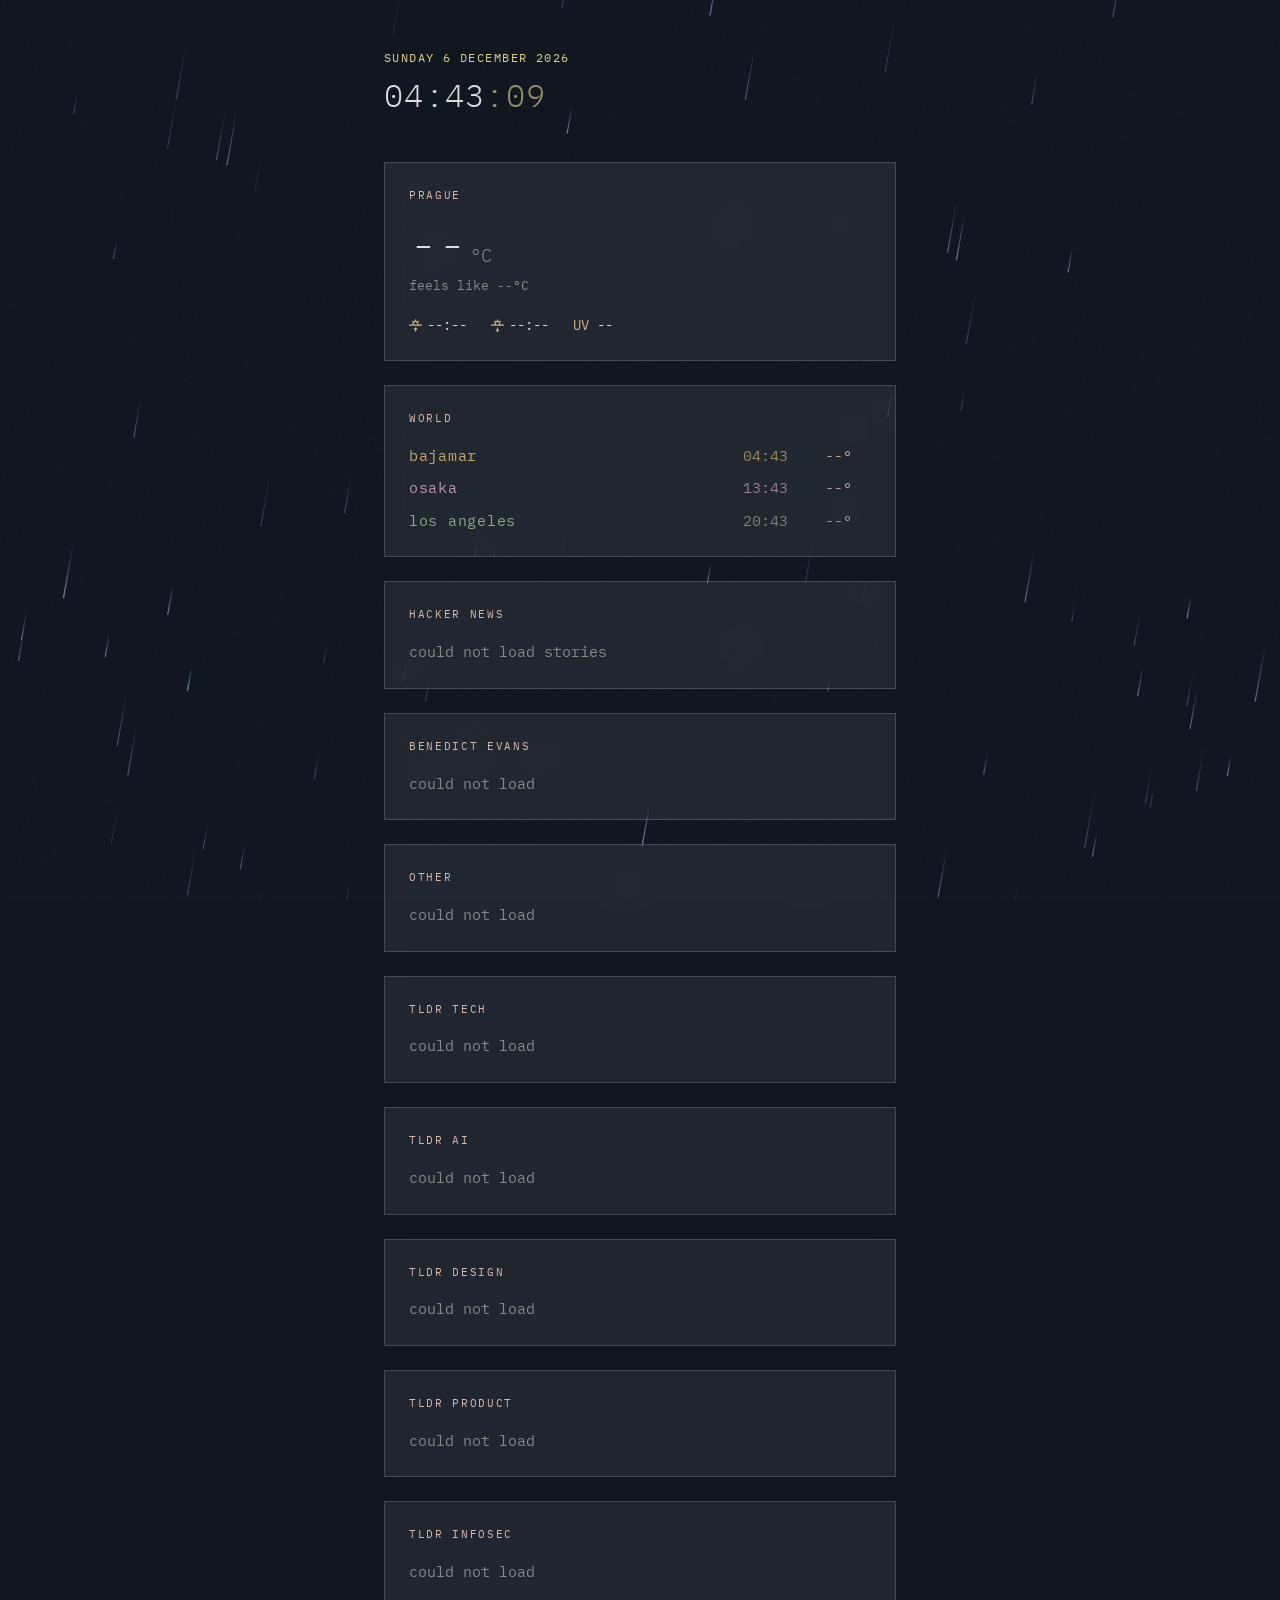
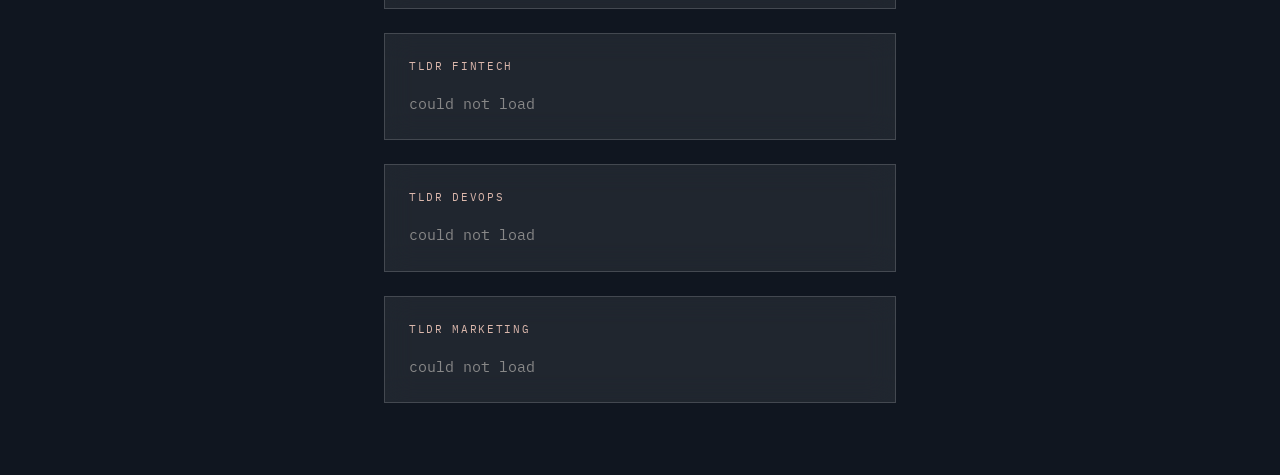
==== index.html @ 73411aad "fix: use gap instead of margins on weather row to prevent overflow Co-Authored-By: Claude Sonnet 4.6" ====
<!DOCTYPE html>
<html lang="en">
<head>
  <meta charset="UTF-8">
  <meta name="viewport" content="width=device-width, initial-scale=1.0">
  <meta name="description" content="Personal daily dashboard — weather, news, world clocks">
  <meta name="robots" content="noindex, nofollow">
  <title>dashboard · karlwerk</title>
  <link rel="icon" type="image/svg+xml" href="favicon.svg">
  <link rel="preconnect" href="https://fonts.googleapis.com">
  <link href="https://fonts.googleapis.com/css2?family=IBM+Plex+Mono:wght@300;400&display=swap" rel="stylesheet">
  <link rel="stylesheet" href="style.css?v=31">
</head>
<body>
  <canvas id="rain-canvas"></canvas>
  <main>
    <header>
      <div id="date"></div>
      <div id="clock"></div>
    </header>

    <section class="block" id="weather-block">
      <div class="block-label">prague</div>
      <div class="weather-body">
        <div class="weather-info">
          <div class="weather-temp"><span id="temp">--</span><span class="unit">°C</span></div>
          <div class="weather-meta">
            <span>feels like <span id="feels">--</span>°C</span>
          </div>
          <div class="weather-row">
            <span>
              <svg class="sunrise-icon" width="13" height="16" viewBox="0 0 16 18" fill="none" stroke="currentColor" stroke-width="1.4" stroke-linecap="round" stroke-linejoin="round">
                <line x1="0.5" y1="8" x2="15.5" y2="8"/>
                <path d="M5.5 8 A3 3 0 1 1 10.5 8"/>
                <line x1="8" y1="2.8" x2="8" y2="1.5"/>
                <line x1="5.5" y1="3.9" x2="4.5" y2="2.9"/>
                <line x1="10.5" y1="3.9" x2="11.5" y2="2.9"/>
                <line x1="8" y1="15.5" x2="8" y2="11.5"/>
                <polyline points="6.5,13 8,11.5 9.5,13"/>
              </svg><span id="sunrise">--:--</span>
            </span>
            <span>
              <svg class="sunset-icon" width="13" height="16" viewBox="0 0 16 18" fill="none" stroke="currentColor" stroke-width="1.4" stroke-linecap="round" stroke-linejoin="round">
                <line x1="0.5" y1="8" x2="15.5" y2="8"/>
                <path d="M5.5 8 A3 3 0 1 1 10.5 8"/>
                <line x1="8" y1="2.8" x2="8" y2="1.5"/>
                <line x1="5.5" y1="3.9" x2="4.5" y2="2.9"/>
                <line x1="10.5" y1="3.9" x2="11.5" y2="2.9"/>
                <line x1="8" y1="11.5" x2="8" y2="15.5"/>
                <polyline points="6.5,14 8,15.5 9.5,14"/>
              </svg><span id="sunset">--:--</span>
            </span>
            <span>UV <span id="uv">--</span> <span id="uv-label" class="uv-label"></span></span>
          </div>
        </div>
        <div class="weather-icon" id="weather-icon"></div>
      </div>
    </section>

    <section class="block sunset-alert" id="sunset-alert-block" style="display:none">
      <div class="block-label">🌅 golden hour</div>
      <div class="sunset-countdown" id="sunset-countdown">--:--</div>
      <div class="sunset-sub" id="sunset-sub"></div>
    </section>

    <section class="block" id="cities-block">
      <div class="block-label">world</div>
      <div class="cities-list">
        <div class="city-row" data-city="bajamar">
          <span class="city-name">bajamar</span>
          <span class="city-time" id="city-time-bajamar">--:--</span>
          <span class="city-temp" id="city-temp-bajamar">--°</span>
          <span class="city-emoji" id="city-emoji-bajamar"></span>
        </div>
        <div class="city-row" data-city="osaka">
          <span class="city-name">osaka</span>
          <span class="city-time" id="city-time-osaka">--:--</span>
          <span class="city-temp" id="city-temp-osaka">--°</span>
          <span class="city-emoji" id="city-emoji-osaka"></span>
        </div>
        <div class="city-row" data-city="la">
          <span class="city-name">los angeles</span>
          <span class="city-time" id="city-time-la">--:--</span>
          <span class="city-temp" id="city-temp-la">--°</span>
          <span class="city-emoji" id="city-emoji-la"></span>
        </div>
      </div>
    </section>

    <section class="block" id="news-block">
      <div class="block-label"><a href="https://news.ycombinator.com" target="_blank" rel="noopener noreferrer">hacker news</a></div>
      <ul id="news-list">
        <li class="loading">loading...</li>
      </ul>
    </section>

    <section class="block" id="tldr-benedict-block">
      <div class="block-label"><a href="https://www.ben-evans.com" target="_blank" rel="noopener noreferrer">benedict evans</a></div>
      <ul id="tldr-benedict-list"><li class="loading">loading...</li></ul>
    </section>

    <section class="block" id="tldr-other-block">
      <div class="block-label">other</div>
      <ul id="tldr-other-list"><li class="loading">loading...</li></ul>
    </section>

    <section class="block" id="tldr-tech-block">
      <div class="block-label">tldr tech</div>
      <ul id="tldr-tech-list"><li class="loading">loading...</li></ul>
    </section>

    <section class="block" id="tldr-ai-block">
      <div class="block-label">tldr ai</div>
      <ul id="tldr-ai-list"><li class="loading">loading...</li></ul>
    </section>

    <section class="block" id="tldr-design-block">
      <div class="block-label">tldr design</div>
      <ul id="tldr-design-list"><li class="loading">loading...</li></ul>
    </section>

    <section class="block" id="tldr-product-block">
      <div class="block-label">tldr product</div>
      <ul id="tldr-product-list"><li class="loading">loading...</li></ul>
    </section>

    <section class="block" id="tldr-infosec-block">
      <div class="block-label">tldr infosec</div>
      <ul id="tldr-infosec-list"><li class="loading">loading...</li></ul>
    </section>

    <section class="block" id="tldr-fintech-block">
      <div class="block-label">tldr fintech</div>
      <ul id="tldr-fintech-list"><li class="loading">loading...</li></ul>
    </section>

    <section class="block" id="tldr-devops-block">
      <div class="block-label">tldr devops</div>
      <ul id="tldr-devops-list"><li class="loading">loading...</li></ul>
    </section>

    <section class="block" id="tldr-marketing-block">
      <div class="block-label">tldr marketing</div>
      <ul id="tldr-marketing-list"><li class="loading">loading...</li></ul>
    </section>
  </main>
  <script src="script.js?v=20"></script>
</body>
</html>
---- style.css ----
*, *::before, *::after { box-sizing: border-box; margin: 0; padding: 0; }

:root {
  --bg: #1a1a1a;
  --surface: #212121;
  --border: #2e2e2e;
  --text: #dcdcdc;
  --muted: #888;
  --amber: #d4b07a;
  --yellow: #ddd088;
  --peach: #dbb8ac;
  --green: #8abf9a;
  --blue: #9dd8ee;
  --blue-visited: #baaed8;
  --blue-hover: #c4ecf8;
}

html, body {
  min-height: 100vh;
  background: #101620; /* default until JS sets weather mode */
  color: var(--text);
  font-family: 'IBM Plex Mono', monospace;
  font-size: 16px;
  line-height: 1.6;
}

body::before {
  content: '';
  position: fixed;
  inset: 0;
  background-image: url("data:image/svg+xml,%3Csvg viewBox='0 0 256 256' xmlns='http://www.w3.org/2000/svg'%3E%3Cfilter id='noise'%3E%3CfeTurbulence type='fractalNoise' baseFrequency='0.9' numOctaves='4' stitchTiles='stitch'/%3E%3C/filter%3E%3Crect width='100%25' height='100%25' filter='url(%23noise)' opacity='0.04'/%3E%3C/svg%3E");
  pointer-events: none;
  z-index: 0;
  opacity: 0.5;
}

#rain-canvas {
  position: fixed;
  inset: 0;
  width: 100%;
  height: 100%;
  pointer-events: none;
  z-index: 1;
}

main {
  position: relative;
  z-index: 2;
  max-width: 560px;
  margin: 0 auto;
  padding: 3rem 1.5rem;
}

header { margin-bottom: 2.5rem; }

#weather-test {
  margin-top: 0.8rem;
}

#weather-override {
  background: transparent;
  border: 1px solid var(--border);
  color: var(--muted);
  font-family: inherit;
  font-size: 0.7rem;
  letter-spacing: 0.08em;
  padding: 0.2rem 0.5rem;
  cursor: pointer;
  outline: none;
}

#weather-override option { background: #1a1a1a; }

#date {
  font-size: 0.75rem;
  letter-spacing: 0.12em;
  text-transform: uppercase;
  color: var(--yellow);
}

#clock {
  font-size: 2rem;
  font-weight: 300;
  letter-spacing: 0.04em;
  margin-top: 0.2rem;
}

.clock-seconds { color: var(--yellow); opacity: 0.65; }

.block {
  border: 1px solid rgba(255, 255, 255, 0.16);
  background: rgba(255, 255, 255, 0.07);
  backdrop-filter: blur(14px);
  -webkit-backdrop-filter: blur(14px);
  padding: 1.5rem;
  margin-bottom: 1.5rem;
  transition: background 1.5s ease, border-color 1.5s ease;
}

/* Brighter skies need darker panels to preserve text contrast */
body[data-weather="sunny"] .block,
body[data-weather="partly_cloudy"] .block,
body[data-weather="foggy"] .block {
  background: rgba(8, 14, 28, 0.58);
  border-color: rgba(255, 255, 255, 0.08);
}

.block-label {
  font-size: 0.7rem;
  letter-spacing: 0.15em;
  text-transform: uppercase;
  color: var(--peach);
  margin-bottom: 1rem;
}

.block-label a {
  color: inherit;
  text-decoration: none;
}

.block-label a:hover {
  color: var(--text);
}

.weather-body {
  display: flex;
  justify-content: space-between;
  align-items: flex-start;
  gap: 1rem;
}

.weather-info { flex: 1; }

.weather-icon {
  font-size: 3.2rem;
  line-height: 1;
  margin-top: 0.1rem;
  font-variant-emoji: emoji;
}

body { transition: background 1.5s ease; }

.weather-temp {
  font-size: 3rem;
  font-weight: 300;
  line-height: 1;
  margin-bottom: 0.5rem;
}

.unit {
  font-size: 1.2rem;
  color: var(--muted);
  margin-left: 0.2rem;
}

.weather-meta {
  font-size: 0.8rem;
  color: var(--muted);
  margin-bottom: 1rem;
}

.weather-row {
  display: flex;
  gap: 1.5rem;
  font-size: 0.9rem;
  color: var(--amber);
}

.weather-row > span { white-space: nowrap; }
.weather-row span span { color: var(--text); }

.sunset-alert {
  border: none !important;
  background:
    radial-gradient(ellipse at 50% 115%, rgba(215, 140, 90, 0.28) 0%, rgba(215, 140, 90, 0) 45%),
    radial-gradient(ellipse at 50% 40%, rgba(160, 110, 200, 0.22) 20%, rgba(160, 110, 200, 0) 80%),
    rgba(255, 255, 255, 0.03) !important;
}
.sunset-alert .block-label { color: var(--peach); }
.sunset-countdown { font-size: 1.5rem; font-weight: 300; color: var(--peach); letter-spacing: 0.04em; margin-top: 0.3rem; }
.sunset-sub { font-size: 0.75rem; color: var(--peach); opacity: 0.75; margin-top: 0.3rem; }

.sunrise-icon, .sunset-icon { display: inline-block; vertical-align: middle; margin-right: 0.3rem; }

.cities-list { display: flex; flex-direction: column; gap: 0.55rem; }

.city-row {
  display: flex;
  align-items: baseline;
  gap: 0.8rem;
  font-size: 0.92rem;
}

.city-name { flex: 1; letter-spacing: 0.05em; }
.city-time { opacity: 0.75; }
.city-temp { min-width: 3.2rem; text-align: right; font-weight: 400; }
.city-emoji { font-size: 1rem; margin-left: 0.4rem; }

[data-city="bajamar"] { color: #c9a96e; }
[data-city="osaka"]   { color: #c498b0; }
[data-city="la"]      { color: #8aaa82; }

.uv-label {
  font-size: 0.7rem;
  color: var(--green);
  letter-spacing: 0.08em;
}

#news-list,
#tldr-benedict-list,
#tldr-other-list,
#tldr-tech-list,
#tldr-ai-list,
#tldr-devops-list,
#tldr-infosec-list,
#tldr-fintech-list,
#tldr-marketing-list,
#tldr-design-list,
#tldr-product-list {
  list-style: none;
  display: flex;
  flex-direction: column;
  gap: 0.9rem;
}

#news-list li,
#tldr-benedict-list li,
#tldr-other-list li,
#tldr-tech-list li,
#tldr-ai-list li,
#tldr-devops-list li,
#tldr-infosec-list li,
#tldr-fintech-list li,
#tldr-marketing-list li,
#tldr-design-list li,
#tldr-product-list li { font-size: 0.92rem; line-height: 1.6; }

#news-list li.loading,
#tldr-benedict-list li.loading,
#tldr-other-list li.loading,
#tldr-tech-list li.loading,
#tldr-ai-list li.loading,
#tldr-devops-list li.loading,
#tldr-infosec-list li.loading,
#tldr-fintech-list li.loading,
#tldr-marketing-list li.loading,
#tldr-design-list li.loading,
#tldr-product-list li.loading { color: var(--muted); }

#news-list a,
#tldr-benedict-list a,
#tldr-other-list a,
#tldr-tech-list a,
#tldr-ai-list a,
#tldr-devops-list a,
#tldr-infosec-list a,
#tldr-fintech-list a,
#tldr-marketing-list a,
#tldr-design-list a,
#tldr-product-list a {
  color: var(--blue);
  text-decoration: none;
}

#news-list a:visited,
#tldr-benedict-list a:visited,
#tldr-other-list a:visited,
#tldr-tech-list a:visited,
#tldr-ai-list a:visited,
#tldr-devops-list a:visited,
#tldr-infosec-list a:visited,
#tldr-fintech-list a:visited,
#tldr-marketing-list a:visited,
#tldr-design-list a:visited,
#tldr-product-list a:visited { color: var(--blue-visited); }

#news-list a:hover,
#tldr-benedict-list a:hover,
#tldr-other-list a:hover,
#tldr-tech-list a:hover,
#tldr-ai-list a:hover,
#tldr-devops-list a:hover,
#tldr-infosec-list a:hover,
#tldr-fintech-list a:hover,
#tldr-marketing-list a:hover,
#tldr-design-list a:hover,
#tldr-product-list a:hover {
  color: var(--blue-hover);
  text-decoration: underline;
}
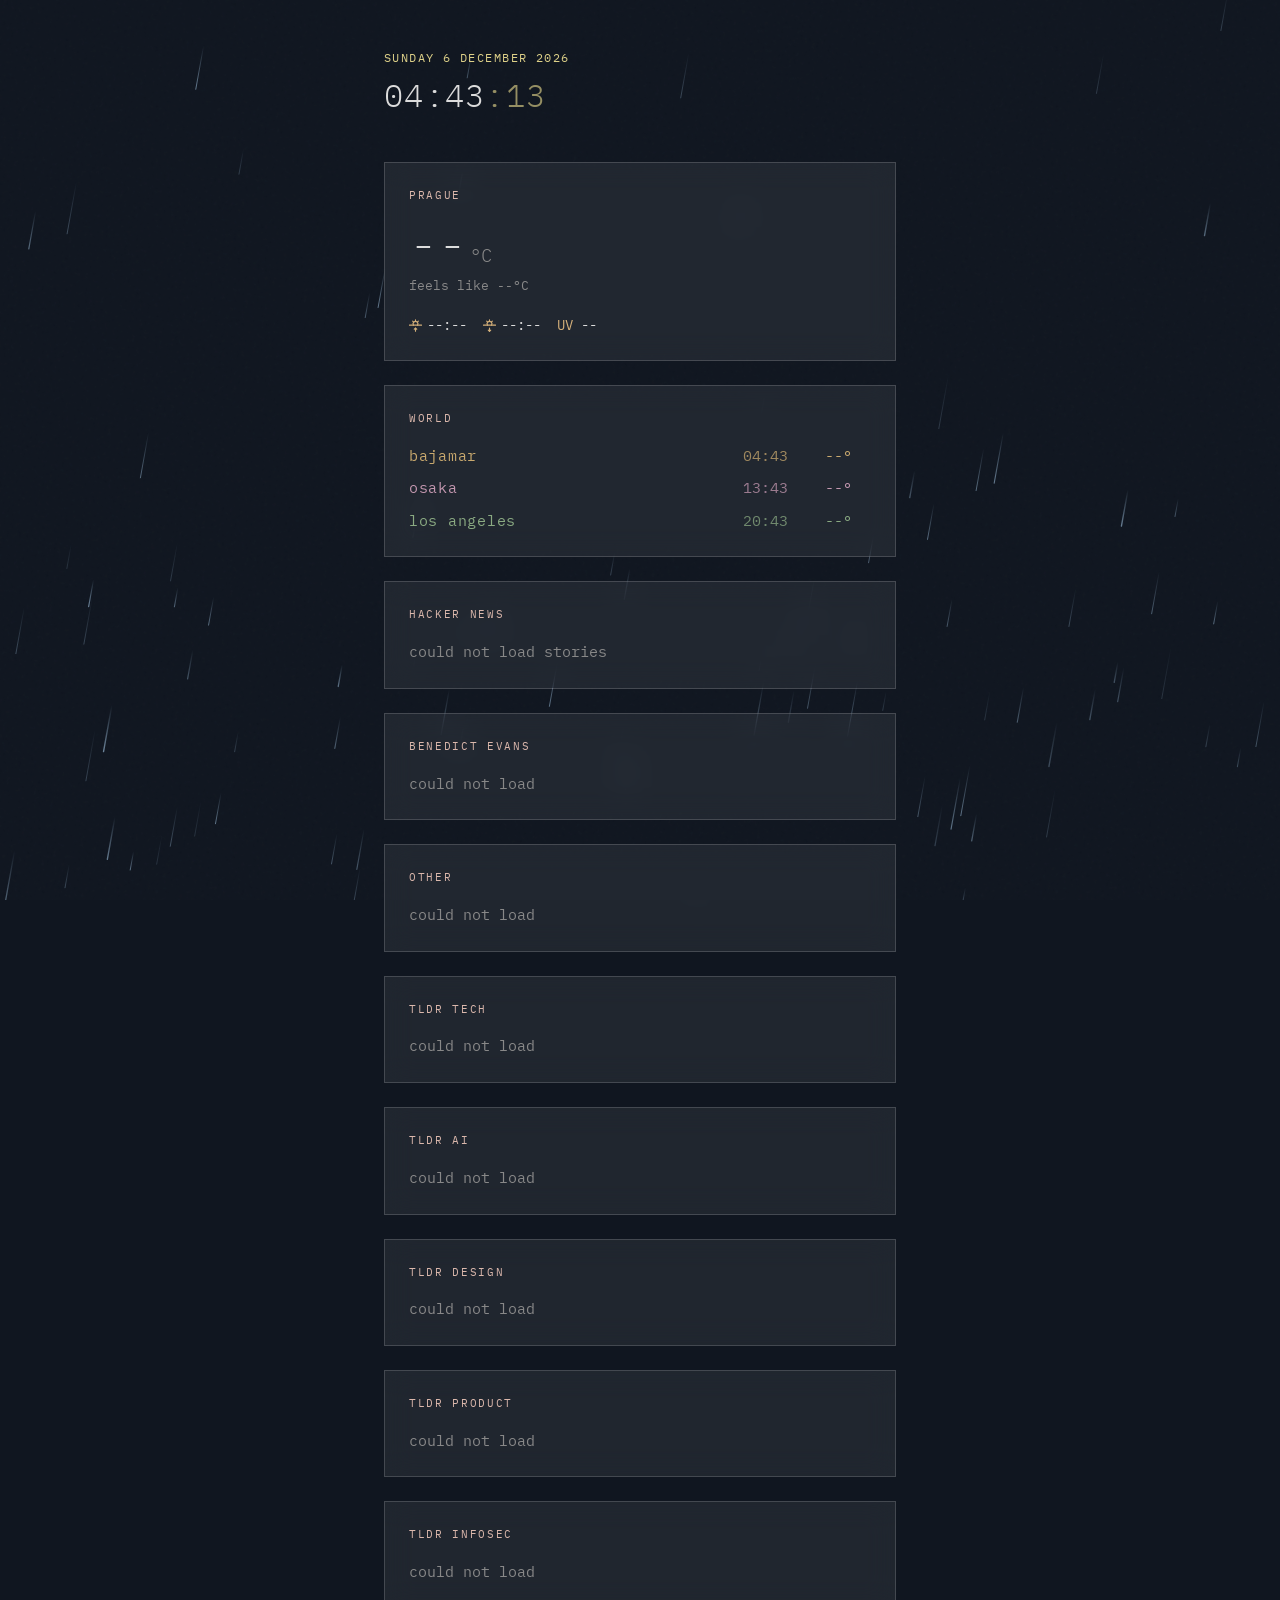
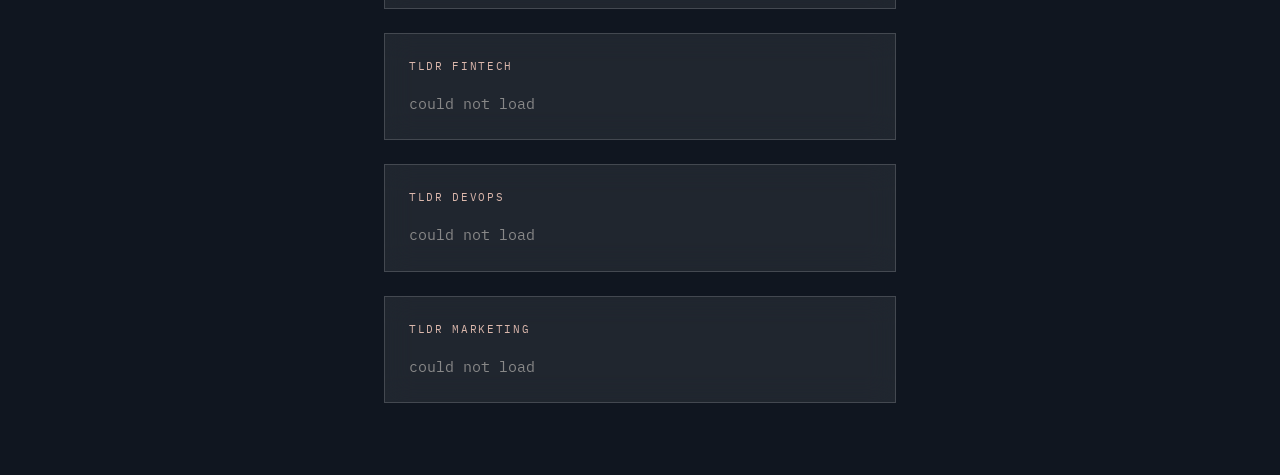
==== commit b1b7e6d3: "fix: keep weather emoji pinned to top-right of weather block - weather-info: min-width:0 + overflow:" ====
--- a/index.html
+++ b/index.html
@@ -9,7 +9,7 @@
   <link rel="icon" type="image/svg+xml" href="favicon.svg">
   <link rel="preconnect" href="https://fonts.googleapis.com">
   <link href="https://fonts.googleapis.com/css2?family=IBM+Plex+Mono:wght@300;400&display=swap" rel="stylesheet">
-  <link rel="stylesheet" href="style.css?v=31">
+  <link rel="stylesheet" href="style.css?v=32">
 </head>
 <body>
   <canvas id="rain-canvas"></canvas>
--- a/style.css
+++ b/style.css
@@ -129,9 +129,10 @@
   gap: 1rem;
 }
 
-.weather-info { flex: 1; }
+.weather-info { flex: 1; min-width: 0; overflow: hidden; }
 
 .weather-icon {
+  flex-shrink: 0;
   font-size: 3.2rem;
   line-height: 1;
   margin-top: 0.1rem;
@@ -161,9 +162,10 @@
 
 .weather-row {
   display: flex;
-  gap: 1.5rem;
+  gap: 1rem;
   font-size: 0.9rem;
   color: var(--amber);
+  overflow: hidden;
 }
 
 .weather-row > span { white-space: nowrap; }
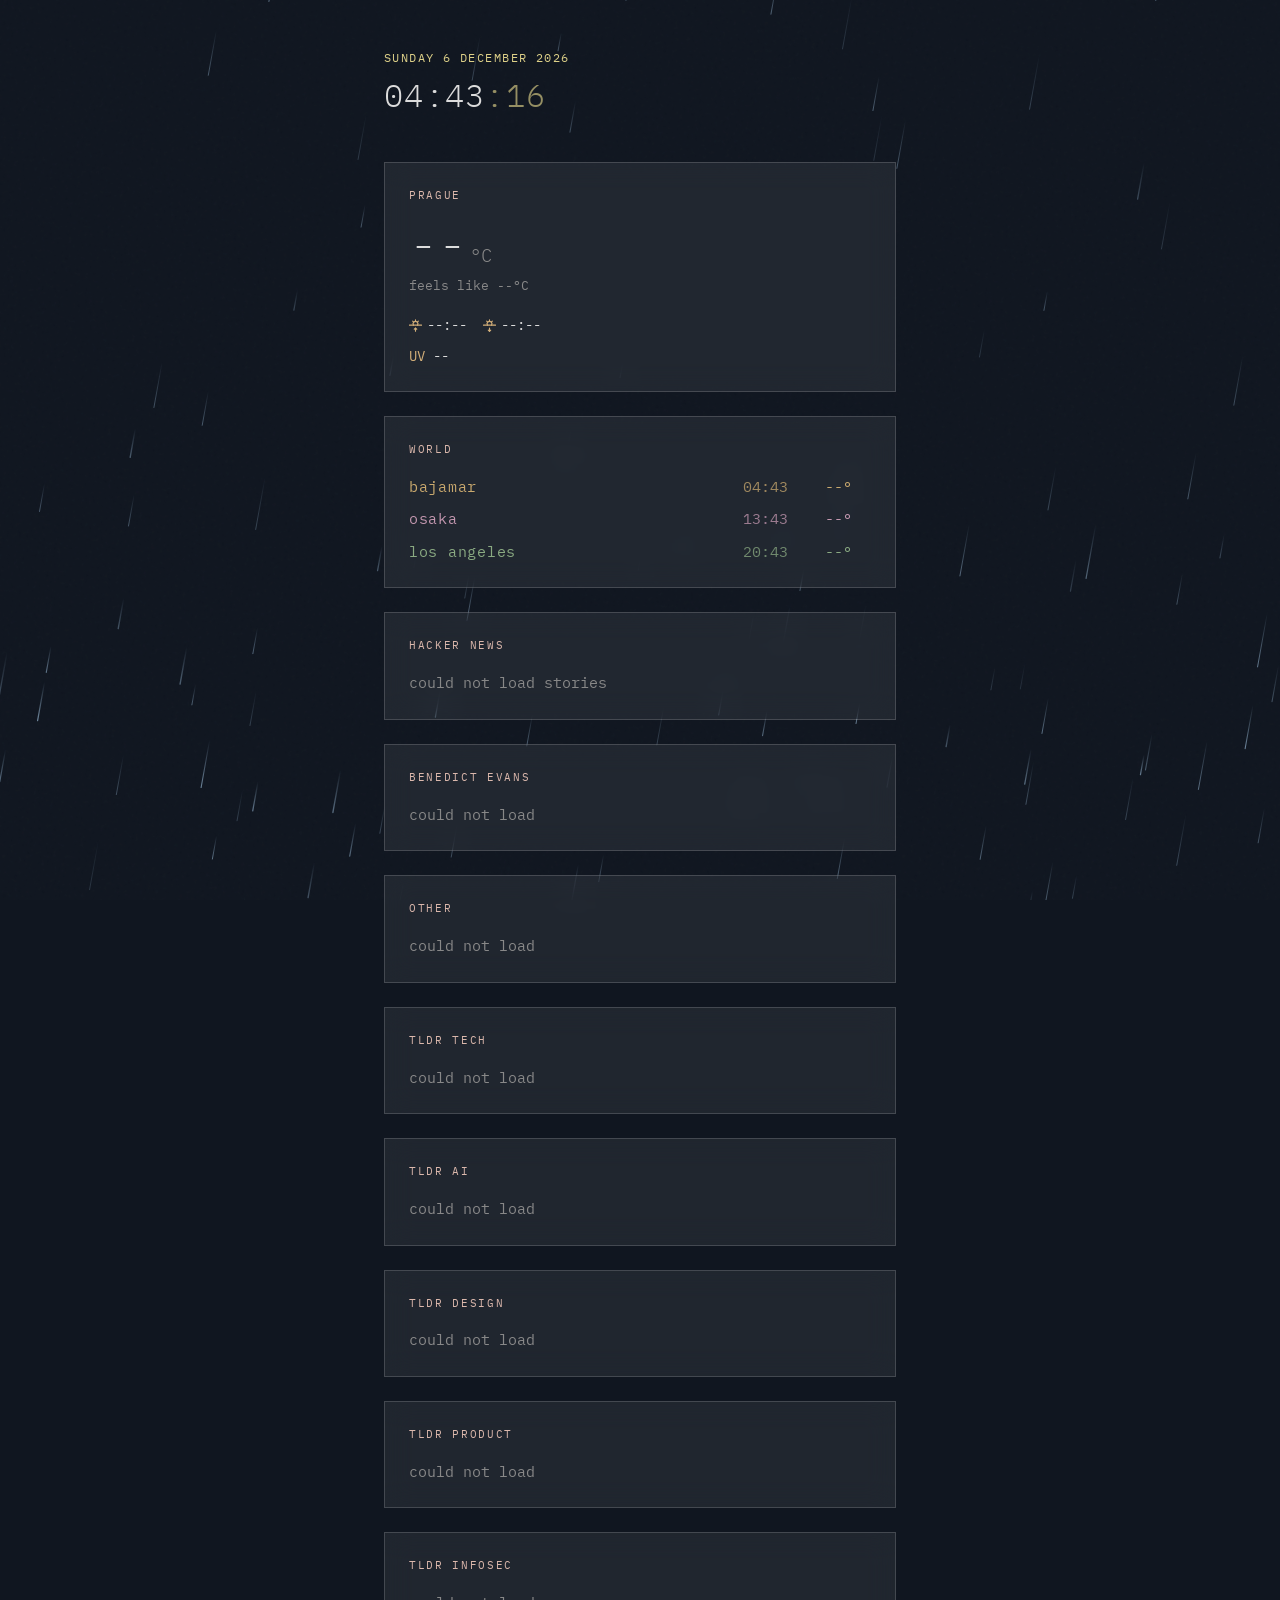
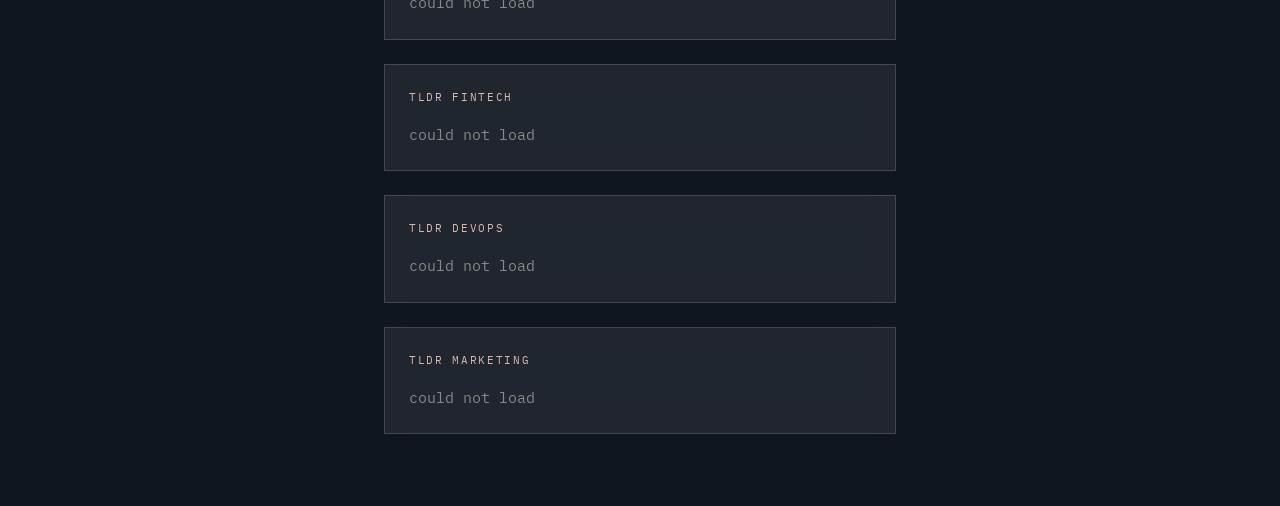
==== commit dbc4b912: "fix: split weather row — sunrise/sunset on one line, UV below Co-Authored-By: Claude Sonnet 4.6 <nor" ====
--- a/index.html
+++ b/index.html
@@ -9,7 +9,7 @@
   <link rel="icon" type="image/svg+xml" href="favicon.svg">
   <link rel="preconnect" href="https://fonts.googleapis.com">
   <link href="https://fonts.googleapis.com/css2?family=IBM+Plex+Mono:wght@300;400&display=swap" rel="stylesheet">
-  <link rel="stylesheet" href="style.css?v=32">
+  <link rel="stylesheet" href="style.css?v=33">
 </head>
 <body>
   <canvas id="rain-canvas"></canvas>
@@ -50,8 +50,8 @@
                 <polyline points="6.5,14 8,15.5 9.5,14"/>
               </svg><span id="sunset">--:--</span>
             </span>
-            <span>UV <span id="uv">--</span> <span id="uv-label" class="uv-label"></span></span>
           </div>
+          <div class="weather-uv">UV <span id="uv">--</span> <span id="uv-label" class="uv-label"></span></div>
         </div>
         <div class="weather-icon" id="weather-icon"></div>
       </div>
--- a/style.css
+++ b/style.css
@@ -170,6 +170,13 @@
 
 .weather-row > span { white-space: nowrap; }
 .weather-row span span { color: var(--text); }
+
+.weather-uv {
+  font-size: 0.9rem;
+  color: var(--amber);
+  margin-top: 0.5rem;
+}
+.weather-uv span { color: var(--text); }
 
 .sunset-alert {
   border: none !important;
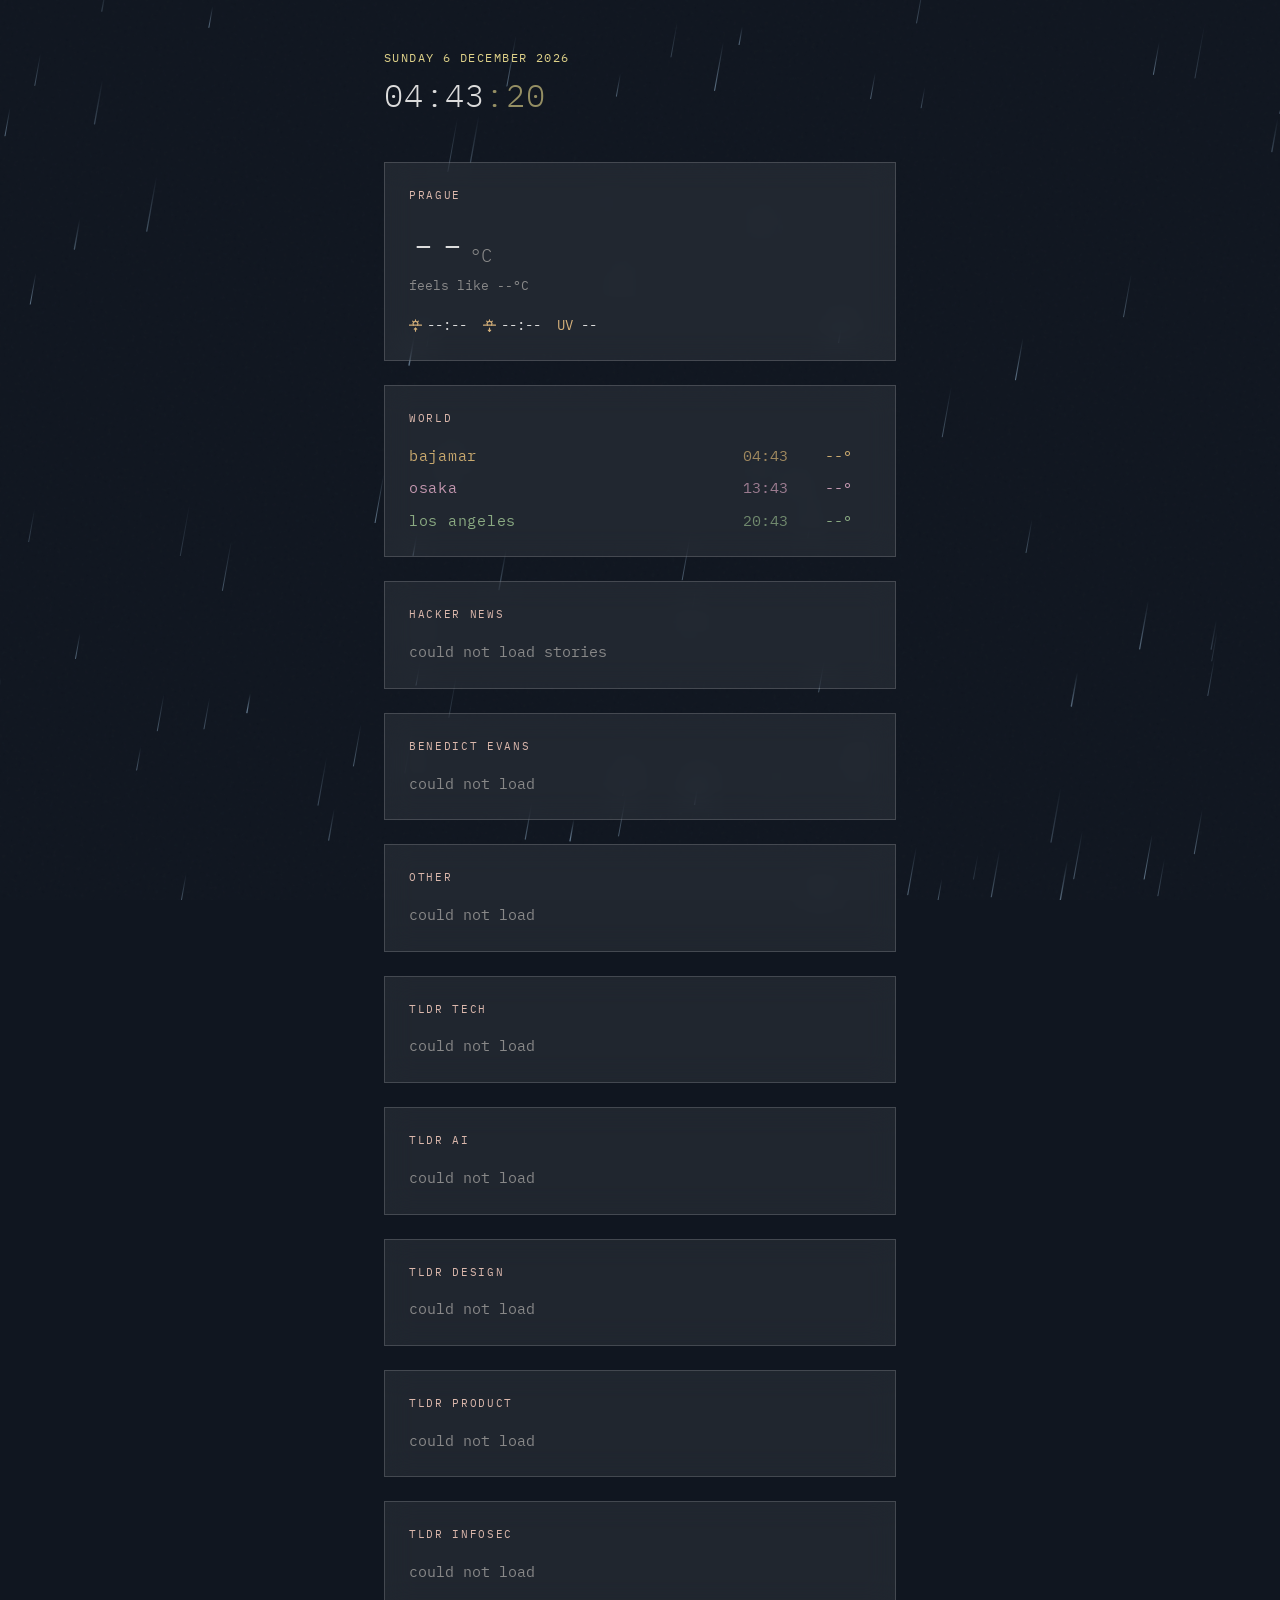
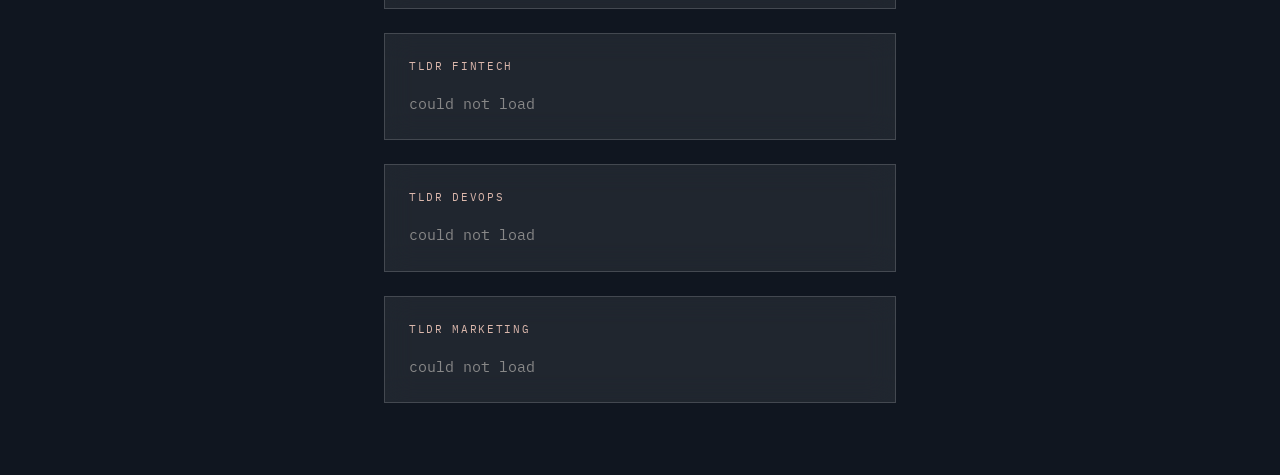
==== commit 36e7c4cd: "revert: put UV back on same row as sunrise/sunset Co-Authored-By: Claude Sonnet 4.6 <noreply@anthrop" ====
--- a/index.html
+++ b/index.html
@@ -9,7 +9,7 @@
   <link rel="icon" type="image/svg+xml" href="favicon.svg">
   <link rel="preconnect" href="https://fonts.googleapis.com">
   <link href="https://fonts.googleapis.com/css2?family=IBM+Plex+Mono:wght@300;400&display=swap" rel="stylesheet">
-  <link rel="stylesheet" href="style.css?v=33">
+  <link rel="stylesheet" href="style.css?v=34">
 </head>
 <body>
   <canvas id="rain-canvas"></canvas>
@@ -50,8 +50,8 @@
                 <polyline points="6.5,14 8,15.5 9.5,14"/>
               </svg><span id="sunset">--:--</span>
             </span>
+            <span>UV <span id="uv">--</span> <span id="uv-label" class="uv-label"></span></span>
           </div>
-          <div class="weather-uv">UV <span id="uv">--</span> <span id="uv-label" class="uv-label"></span></div>
         </div>
         <div class="weather-icon" id="weather-icon"></div>
       </div>
--- a/style.css
+++ b/style.css
@@ -171,13 +171,6 @@
 .weather-row > span { white-space: nowrap; }
 .weather-row span span { color: var(--text); }
 
-.weather-uv {
-  font-size: 0.9rem;
-  color: var(--amber);
-  margin-top: 0.5rem;
-}
-.weather-uv span { color: var(--text); }
-
 .sunset-alert {
   border: none !important;
   background:
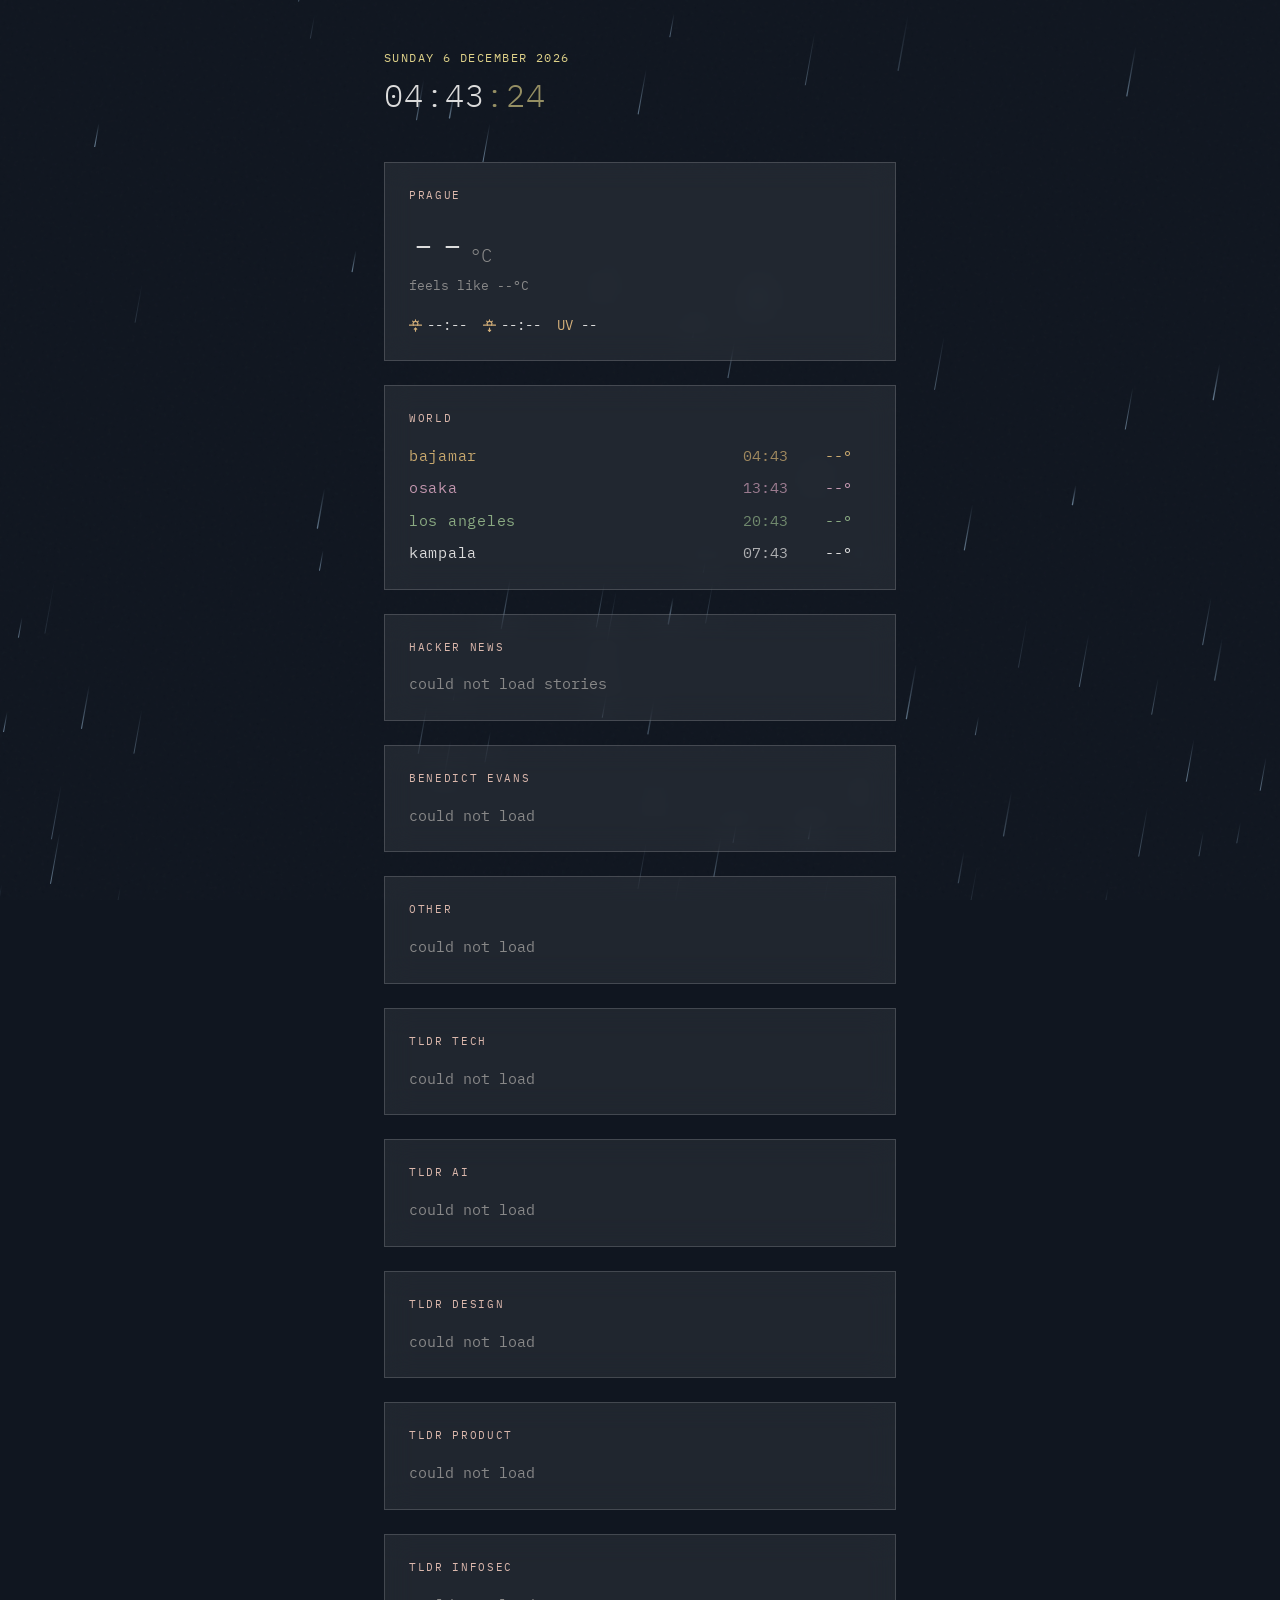
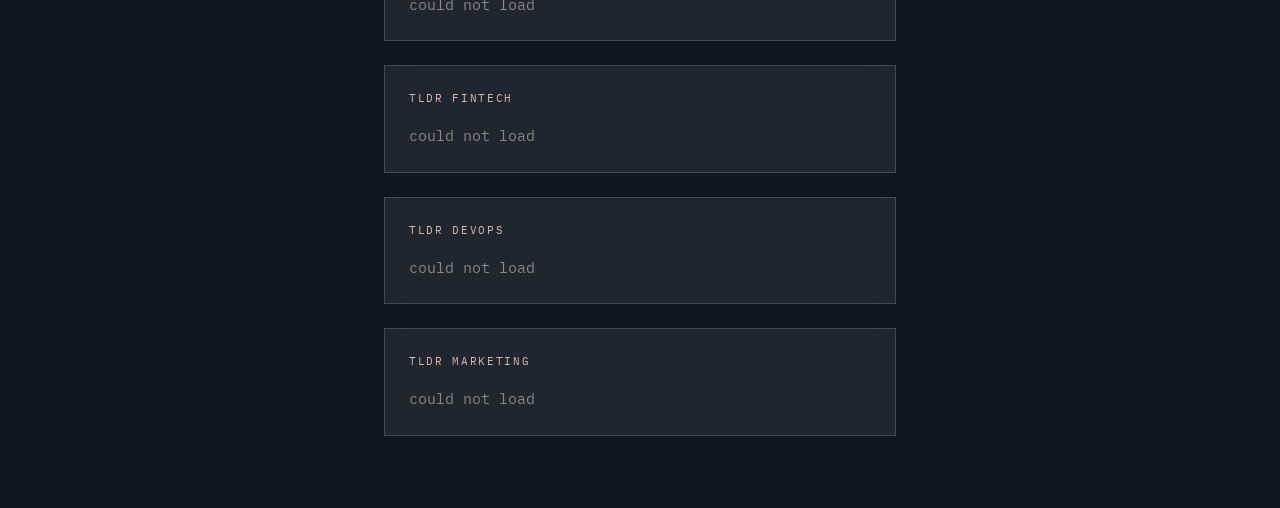
==== commit cd4d464b: "Add Kampala to cities widget" ====
--- a/index.html
+++ b/index.html
@@ -84,6 +84,12 @@
           <span class="city-temp" id="city-temp-la">--°</span>
           <span class="city-emoji" id="city-emoji-la"></span>
         </div>
+        <div class="city-row" data-city="kampala">
+          <span class="city-name">kampala</span>
+          <span class="city-time" id="city-time-kampala">--:--</span>
+          <span class="city-temp" id="city-temp-kampala">--°</span>
+          <span class="city-emoji" id="city-emoji-kampala"></span>
+        </div>
       </div>
     </section>
 
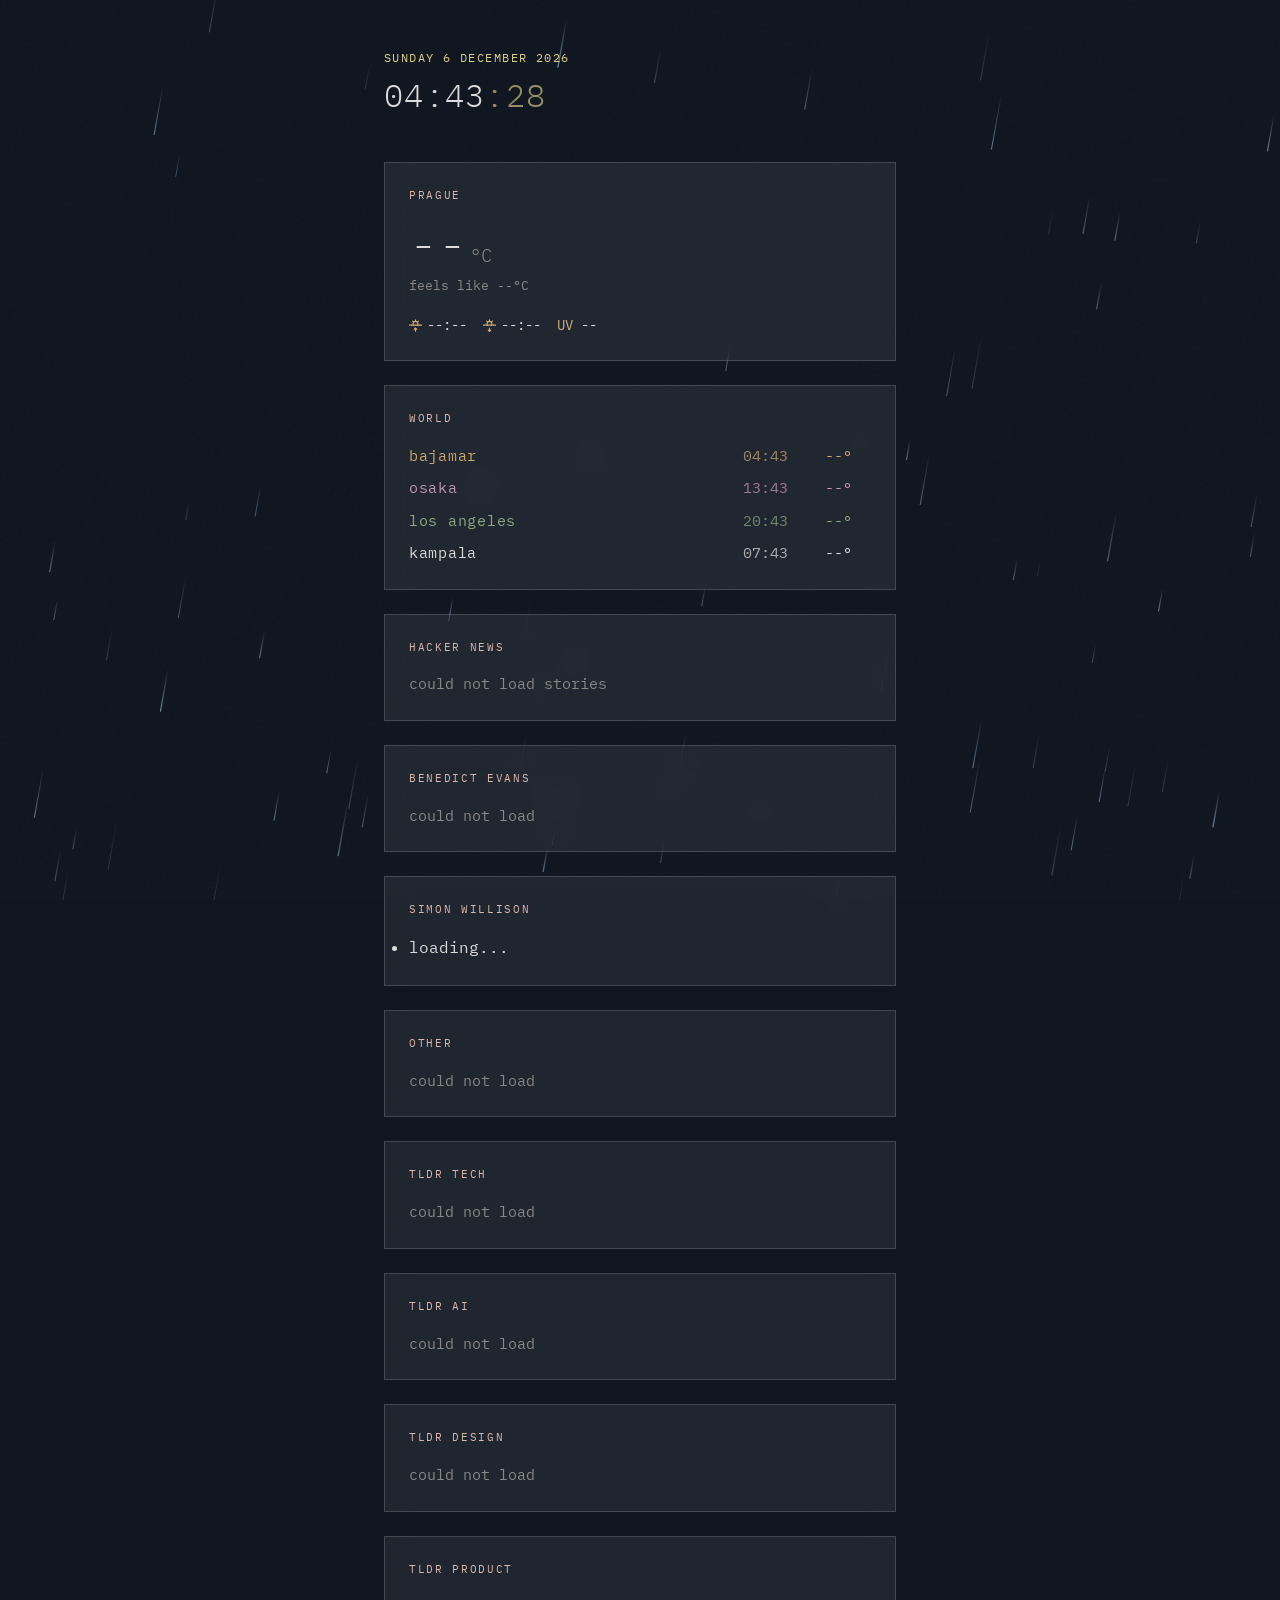
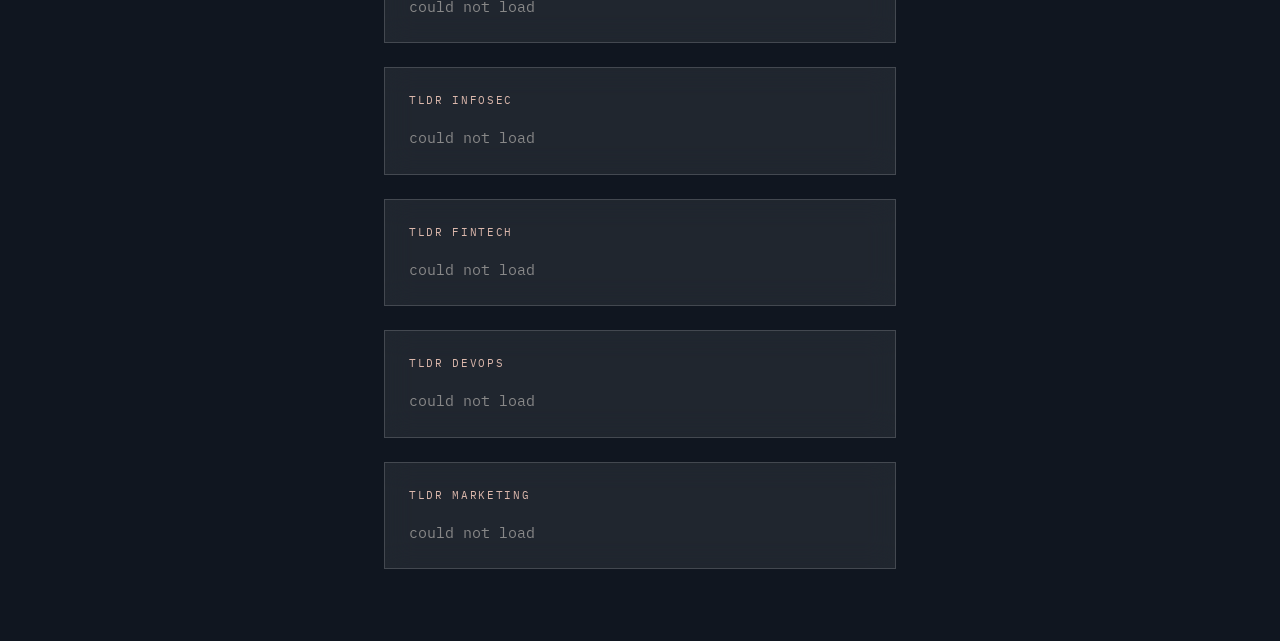
==== commit 79b265e5: "Add Simon Willison feed" ====
--- a/index.html
+++ b/index.html
@@ -105,6 +105,11 @@
       <ul id="tldr-benedict-list"><li class="loading">loading...</li></ul>
     </section>
 
+    <section class="block" id="tldr-simon-block">
+      <div class="block-label"><a href="https://simonwillison.net" target="_blank" rel="noopener noreferrer">simon willison</a></div>
+      <ul id="tldr-simon-list"><li class="loading">loading...</li></ul>
+    </section>
+
     <section class="block" id="tldr-other-block">
       <div class="block-label">other</div>
       <ul id="tldr-other-list"><li class="loading">loading...</li></ul>
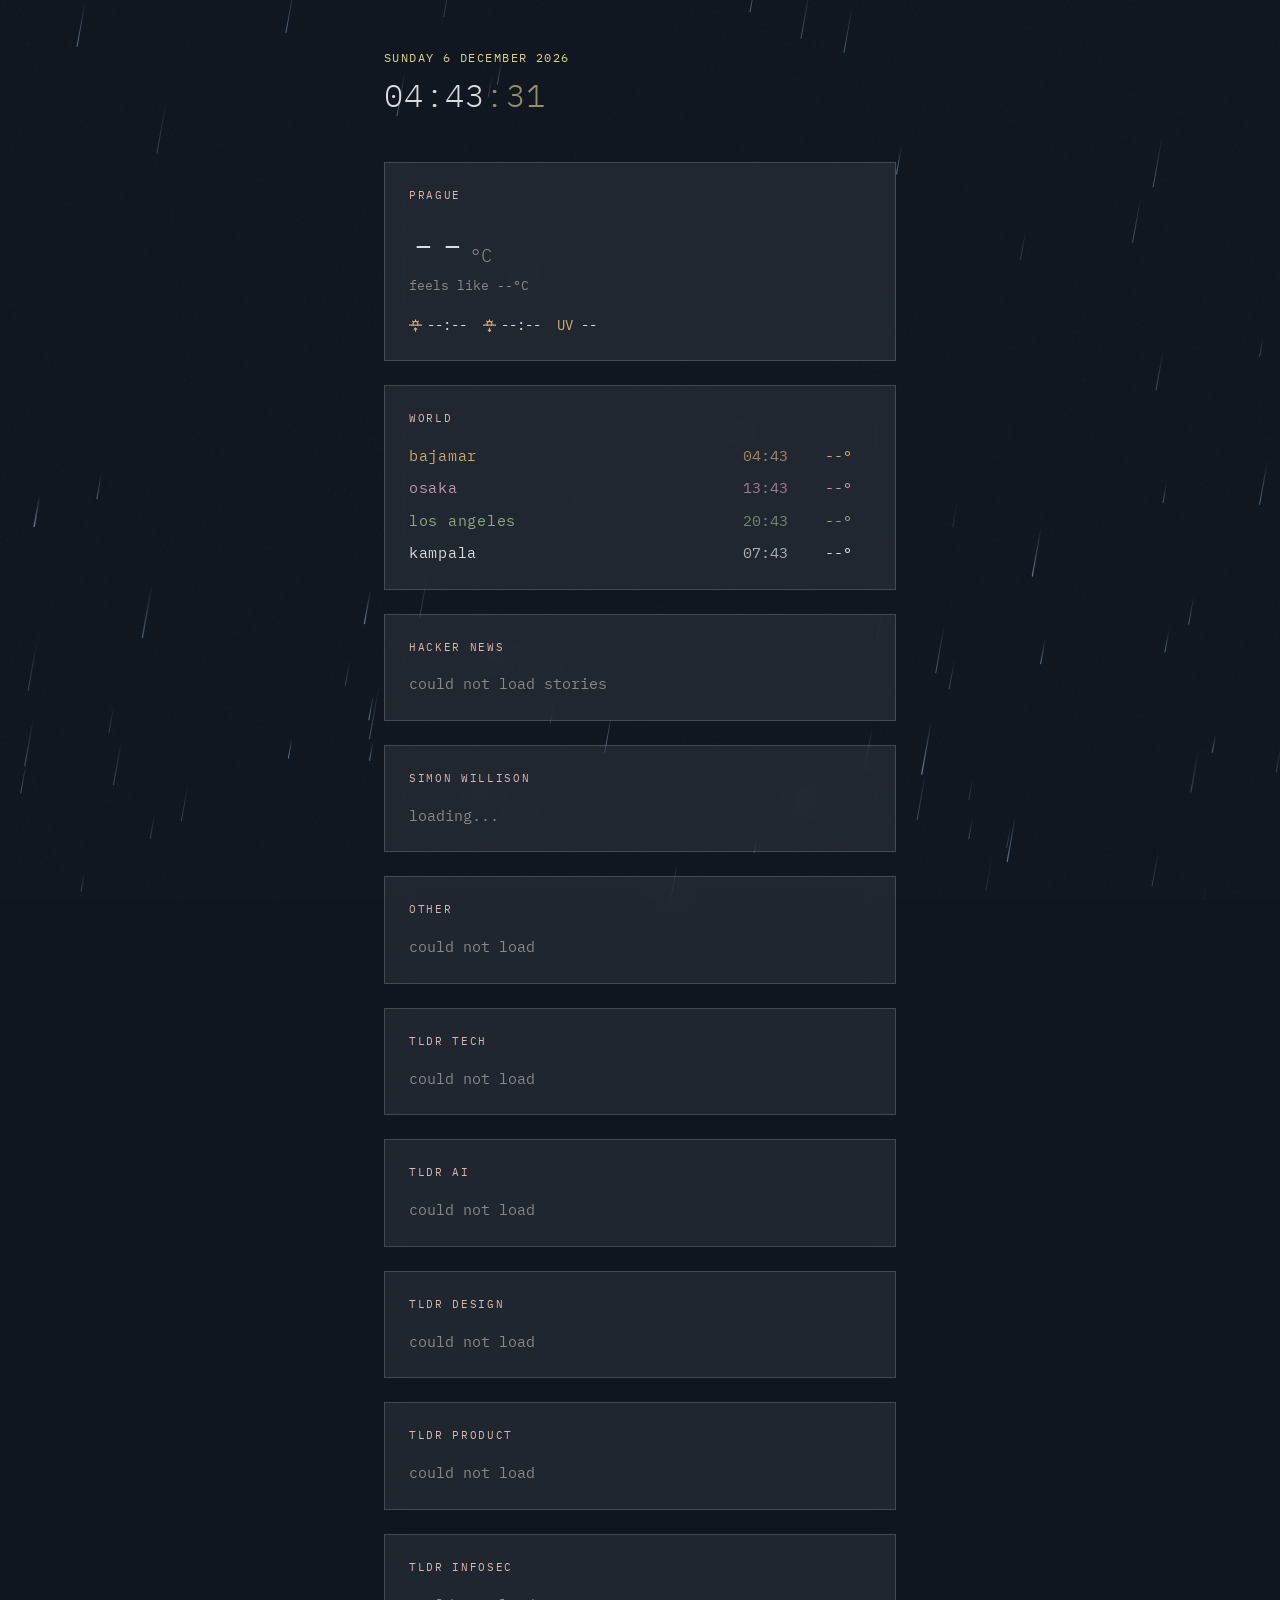
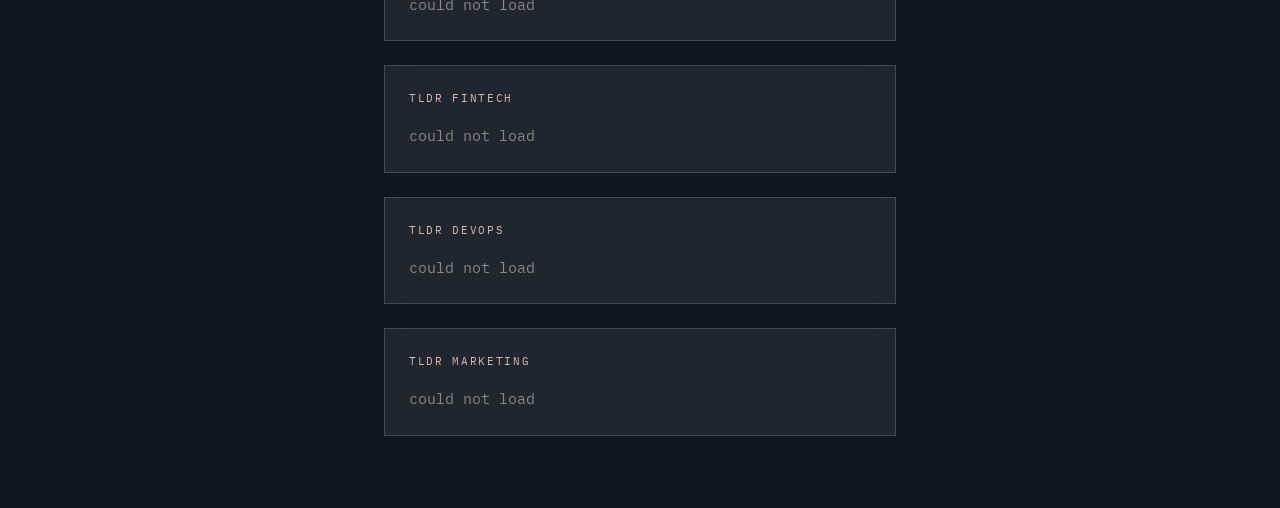
==== commit d0e5ae88: "Remove Benedict Evans section from dashboard Co-Authored-By: Claude Sonnet 4.6 <noreply@anthropic.co" ====
--- a/index.html
+++ b/index.html
@@ -100,11 +100,6 @@
       </ul>
     </section>
 
-    <section class="block" id="tldr-benedict-block">
-      <div class="block-label"><a href="https://www.ben-evans.com" target="_blank" rel="noopener noreferrer">benedict evans</a></div>
-      <ul id="tldr-benedict-list"><li class="loading">loading...</li></ul>
-    </section>
-
     <section class="block" id="tldr-simon-block">
       <div class="block-label"><a href="https://simonwillison.net" target="_blank" rel="noopener noreferrer">simon willison</a></div>
       <ul id="tldr-simon-list"><li class="loading">loading...</li></ul>
--- a/style.css
+++ b/style.css
@@ -209,7 +209,7 @@
 }
 
 #news-list,
-#tldr-benedict-list,
+#tldr-simon-list,
 #tldr-other-list,
 #tldr-tech-list,
 #tldr-ai-list,
@@ -226,7 +226,7 @@
 }
 
 #news-list li,
-#tldr-benedict-list li,
+#tldr-simon-list li,
 #tldr-other-list li,
 #tldr-tech-list li,
 #tldr-ai-list li,
@@ -238,7 +238,7 @@
 #tldr-product-list li { font-size: 0.92rem; line-height: 1.6; }
 
 #news-list li.loading,
-#tldr-benedict-list li.loading,
+#tldr-simon-list li.loading,
 #tldr-other-list li.loading,
 #tldr-tech-list li.loading,
 #tldr-ai-list li.loading,
@@ -250,7 +250,7 @@
 #tldr-product-list li.loading { color: var(--muted); }
 
 #news-list a,
-#tldr-benedict-list a,
+#tldr-simon-list a,
 #tldr-other-list a,
 #tldr-tech-list a,
 #tldr-ai-list a,
@@ -265,7 +265,7 @@
 }
 
 #news-list a:visited,
-#tldr-benedict-list a:visited,
+#tldr-simon-list a:visited,
 #tldr-other-list a:visited,
 #tldr-tech-list a:visited,
 #tldr-ai-list a:visited,
@@ -277,7 +277,7 @@
 #tldr-product-list a:visited { color: var(--blue-visited); }
 
 #news-list a:hover,
-#tldr-benedict-list a:hover,
+#tldr-simon-list a:hover,
 #tldr-other-list a:hover,
 #tldr-tech-list a:hover,
 #tldr-ai-list a:hover,
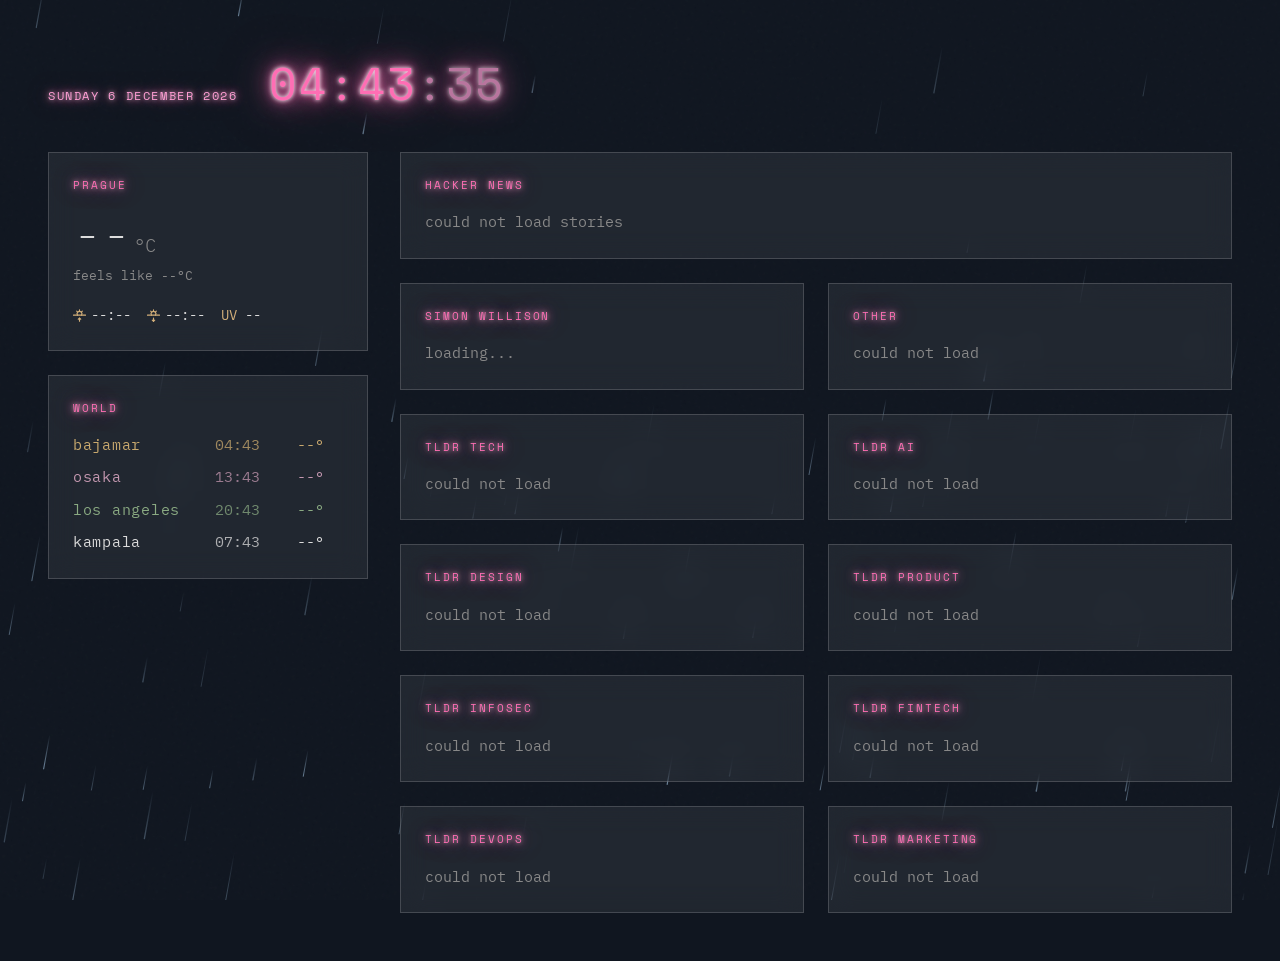
==== commit 477b3f63: "Promote v0 to main dashboard, remove all theme variants Co-Authored-By: Claude Sonnet 4.6 <noreply@a" ====
--- a/index.html
+++ b/index.html
@@ -8,8 +8,8 @@
   <title>dashboard · karlwerk</title>
   <link rel="icon" type="image/svg+xml" href="favicon.svg">
   <link rel="preconnect" href="https://fonts.googleapis.com">
-  <link href="https://fonts.googleapis.com/css2?family=IBM+Plex+Mono:wght@300;400&display=swap" rel="stylesheet">
-  <link rel="stylesheet" href="style.css?v=34">
+  <link href="https://fonts.googleapis.com/css2?family=IBM+Plex+Mono:wght@300;400&family=Space+Mono:wght@400;700&display=swap" rel="stylesheet">
+  <link rel="stylesheet" href="style.css?v=35">
 </head>
 <body>
   <canvas id="rain-canvas"></canvas>
@@ -19,136 +19,142 @@
       <div id="clock"></div>
     </header>
 
-    <section class="block" id="weather-block">
-      <div class="block-label">prague</div>
-      <div class="weather-body">
-        <div class="weather-info">
-          <div class="weather-temp"><span id="temp">--</span><span class="unit">°C</span></div>
-          <div class="weather-meta">
-            <span>feels like <span id="feels">--</span>°C</span>
+    <div class="layout">
+      <aside class="sidebar">
+        <section class="block" id="weather-block">
+          <div class="block-label">prague</div>
+          <div class="weather-body">
+            <div class="weather-info">
+              <div class="weather-temp"><span id="temp">--</span><span class="unit">°C</span></div>
+              <div class="weather-meta">
+                <span>feels like <span id="feels">--</span>°C</span>
+              </div>
+              <div class="weather-row">
+                <span>
+                  <svg class="sunrise-icon" width="13" height="16" viewBox="0 0 16 18" fill="none" stroke="currentColor" stroke-width="1.4" stroke-linecap="round" stroke-linejoin="round">
+                    <line x1="0.5" y1="8" x2="15.5" y2="8"/>
+                    <path d="M5.5 8 A3 3 0 1 1 10.5 8"/>
+                    <line x1="8" y1="2.8" x2="8" y2="1.5"/>
+                    <line x1="5.5" y1="3.9" x2="4.5" y2="2.9"/>
+                    <line x1="10.5" y1="3.9" x2="11.5" y2="2.9"/>
+                    <line x1="8" y1="15.5" x2="8" y2="11.5"/>
+                    <polyline points="6.5,13 8,11.5 9.5,13"/>
+                  </svg><span id="sunrise">--:--</span>
+                </span>
+                <span>
+                  <svg class="sunset-icon" width="13" height="16" viewBox="0 0 16 18" fill="none" stroke="currentColor" stroke-width="1.4" stroke-linecap="round" stroke-linejoin="round">
+                    <line x1="0.5" y1="8" x2="15.5" y2="8"/>
+                    <path d="M5.5 8 A3 3 0 1 1 10.5 8"/>
+                    <line x1="8" y1="2.8" x2="8" y2="1.5"/>
+                    <line x1="5.5" y1="3.9" x2="4.5" y2="2.9"/>
+                    <line x1="10.5" y1="3.9" x2="11.5" y2="2.9"/>
+                    <line x1="8" y1="11.5" x2="8" y2="15.5"/>
+                    <polyline points="6.5,14 8,15.5 9.5,14"/>
+                  </svg><span id="sunset">--:--</span>
+                </span>
+                <span>UV <span id="uv">--</span> <span id="uv-label" class="uv-label"></span></span>
+              </div>
+            </div>
+            <div class="weather-icon" id="weather-icon"></div>
           </div>
-          <div class="weather-row">
-            <span>
-              <svg class="sunrise-icon" width="13" height="16" viewBox="0 0 16 18" fill="none" stroke="currentColor" stroke-width="1.4" stroke-linecap="round" stroke-linejoin="round">
-                <line x1="0.5" y1="8" x2="15.5" y2="8"/>
-                <path d="M5.5 8 A3 3 0 1 1 10.5 8"/>
-                <line x1="8" y1="2.8" x2="8" y2="1.5"/>
-                <line x1="5.5" y1="3.9" x2="4.5" y2="2.9"/>
-                <line x1="10.5" y1="3.9" x2="11.5" y2="2.9"/>
-                <line x1="8" y1="15.5" x2="8" y2="11.5"/>
-                <polyline points="6.5,13 8,11.5 9.5,13"/>
-              </svg><span id="sunrise">--:--</span>
-            </span>
-            <span>
-              <svg class="sunset-icon" width="13" height="16" viewBox="0 0 16 18" fill="none" stroke="currentColor" stroke-width="1.4" stroke-linecap="round" stroke-linejoin="round">
-                <line x1="0.5" y1="8" x2="15.5" y2="8"/>
-                <path d="M5.5 8 A3 3 0 1 1 10.5 8"/>
-                <line x1="8" y1="2.8" x2="8" y2="1.5"/>
-                <line x1="5.5" y1="3.9" x2="4.5" y2="2.9"/>
-                <line x1="10.5" y1="3.9" x2="11.5" y2="2.9"/>
-                <line x1="8" y1="11.5" x2="8" y2="15.5"/>
-                <polyline points="6.5,14 8,15.5 9.5,14"/>
-              </svg><span id="sunset">--:--</span>
-            </span>
-            <span>UV <span id="uv">--</span> <span id="uv-label" class="uv-label"></span></span>
+        </section>
+
+        <section class="block sunset-alert" id="sunset-alert-block" style="display:none">
+          <div class="block-label">🌅 golden hour</div>
+          <div class="sunset-countdown" id="sunset-countdown">--:--</div>
+          <div class="sunset-sub" id="sunset-sub"></div>
+        </section>
+
+        <section class="block" id="cities-block">
+          <div class="block-label">world</div>
+          <div class="cities-list">
+            <div class="city-row" data-city="bajamar">
+              <span class="city-name">bajamar</span>
+              <span class="city-time" id="city-time-bajamar">--:--</span>
+              <span class="city-temp" id="city-temp-bajamar">--°</span>
+              <span class="city-emoji" id="city-emoji-bajamar"></span>
+            </div>
+            <div class="city-row" data-city="osaka">
+              <span class="city-name">osaka</span>
+              <span class="city-time" id="city-time-osaka">--:--</span>
+              <span class="city-temp" id="city-temp-osaka">--°</span>
+              <span class="city-emoji" id="city-emoji-osaka"></span>
+            </div>
+            <div class="city-row" data-city="la">
+              <span class="city-name">los angeles</span>
+              <span class="city-time" id="city-time-la">--:--</span>
+              <span class="city-temp" id="city-temp-la">--°</span>
+              <span class="city-emoji" id="city-emoji-la"></span>
+            </div>
+            <div class="city-row" data-city="kampala">
+              <span class="city-name">kampala</span>
+              <span class="city-time" id="city-time-kampala">--:--</span>
+              <span class="city-temp" id="city-temp-kampala">--°</span>
+              <span class="city-emoji" id="city-emoji-kampala"></span>
+            </div>
           </div>
-        </div>
-        <div class="weather-icon" id="weather-icon"></div>
-      </div>
-    </section>
+        </section>
+      </aside>
 
-    <section class="block sunset-alert" id="sunset-alert-block" style="display:none">
-      <div class="block-label">🌅 golden hour</div>
-      <div class="sunset-countdown" id="sunset-countdown">--:--</div>
-      <div class="sunset-sub" id="sunset-sub"></div>
-    </section>
+      <div class="feed-area">
+        <section class="block" id="news-block">
+          <div class="block-label"><a href="https://news.ycombinator.com" target="_blank" rel="noopener noreferrer">hacker news</a></div>
+          <ul id="news-list"><li class="loading">loading...</li></ul>
+        </section>
 
-    <section class="block" id="cities-block">
-      <div class="block-label">world</div>
-      <div class="cities-list">
-        <div class="city-row" data-city="bajamar">
-          <span class="city-name">bajamar</span>
-          <span class="city-time" id="city-time-bajamar">--:--</span>
-          <span class="city-temp" id="city-temp-bajamar">--°</span>
-          <span class="city-emoji" id="city-emoji-bajamar"></span>
-        </div>
-        <div class="city-row" data-city="osaka">
-          <span class="city-name">osaka</span>
-          <span class="city-time" id="city-time-osaka">--:--</span>
-          <span class="city-temp" id="city-temp-osaka">--°</span>
-          <span class="city-emoji" id="city-emoji-osaka"></span>
-        </div>
-        <div class="city-row" data-city="la">
-          <span class="city-name">los angeles</span>
-          <span class="city-time" id="city-time-la">--:--</span>
-          <span class="city-temp" id="city-temp-la">--°</span>
-          <span class="city-emoji" id="city-emoji-la"></span>
-        </div>
-        <div class="city-row" data-city="kampala">
-          <span class="city-name">kampala</span>
-          <span class="city-time" id="city-time-kampala">--:--</span>
-          <span class="city-temp" id="city-temp-kampala">--°</span>
-          <span class="city-emoji" id="city-emoji-kampala"></span>
+        <div class="feed-grid">
+          <section class="block" id="tldr-simon-block">
+            <div class="block-label"><a href="https://simonwillison.net" target="_blank" rel="noopener noreferrer">simon willison</a></div>
+            <ul id="tldr-simon-list"><li class="loading">loading...</li></ul>
+          </section>
+
+          <section class="block" id="tldr-other-block">
+            <div class="block-label">other</div>
+            <ul id="tldr-other-list"><li class="loading">loading...</li></ul>
+          </section>
+
+          <section class="block" id="tldr-tech-block">
+            <div class="block-label">tldr tech</div>
+            <ul id="tldr-tech-list"><li class="loading">loading...</li></ul>
+          </section>
+
+          <section class="block" id="tldr-ai-block">
+            <div class="block-label">tldr ai</div>
+            <ul id="tldr-ai-list"><li class="loading">loading...</li></ul>
+          </section>
+
+          <section class="block" id="tldr-design-block">
+            <div class="block-label">tldr design</div>
+            <ul id="tldr-design-list"><li class="loading">loading...</li></ul>
+          </section>
+
+          <section class="block" id="tldr-product-block">
+            <div class="block-label">tldr product</div>
+            <ul id="tldr-product-list"><li class="loading">loading...</li></ul>
+          </section>
+
+          <section class="block" id="tldr-infosec-block">
+            <div class="block-label">tldr infosec</div>
+            <ul id="tldr-infosec-list"><li class="loading">loading...</li></ul>
+          </section>
+
+          <section class="block" id="tldr-fintech-block">
+            <div class="block-label">tldr fintech</div>
+            <ul id="tldr-fintech-list"><li class="loading">loading...</li></ul>
+          </section>
+
+          <section class="block" id="tldr-devops-block">
+            <div class="block-label">tldr devops</div>
+            <ul id="tldr-devops-list"><li class="loading">loading...</li></ul>
+          </section>
+
+          <section class="block" id="tldr-marketing-block">
+            <div class="block-label">tldr marketing</div>
+            <ul id="tldr-marketing-list"><li class="loading">loading...</li></ul>
+          </section>
         </div>
       </div>
-    </section>
-
-    <section class="block" id="news-block">
-      <div class="block-label"><a href="https://news.ycombinator.com" target="_blank" rel="noopener noreferrer">hacker news</a></div>
-      <ul id="news-list">
-        <li class="loading">loading...</li>
-      </ul>
-    </section>
-
-    <section class="block" id="tldr-simon-block">
-      <div class="block-label"><a href="https://simonwillison.net" target="_blank" rel="noopener noreferrer">simon willison</a></div>
-      <ul id="tldr-simon-list"><li class="loading">loading...</li></ul>
-    </section>
-
-    <section class="block" id="tldr-other-block">
-      <div class="block-label">other</div>
-      <ul id="tldr-other-list"><li class="loading">loading...</li></ul>
-    </section>
-
-    <section class="block" id="tldr-tech-block">
-      <div class="block-label">tldr tech</div>
-      <ul id="tldr-tech-list"><li class="loading">loading...</li></ul>
-    </section>
-
-    <section class="block" id="tldr-ai-block">
-      <div class="block-label">tldr ai</div>
-      <ul id="tldr-ai-list"><li class="loading">loading...</li></ul>
-    </section>
-
-    <section class="block" id="tldr-design-block">
-      <div class="block-label">tldr design</div>
-      <ul id="tldr-design-list"><li class="loading">loading...</li></ul>
-    </section>
-
-    <section class="block" id="tldr-product-block">
-      <div class="block-label">tldr product</div>
-      <ul id="tldr-product-list"><li class="loading">loading...</li></ul>
-    </section>
-
-    <section class="block" id="tldr-infosec-block">
-      <div class="block-label">tldr infosec</div>
-      <ul id="tldr-infosec-list"><li class="loading">loading...</li></ul>
-    </section>
-
-    <section class="block" id="tldr-fintech-block">
-      <div class="block-label">tldr fintech</div>
-      <ul id="tldr-fintech-list"><li class="loading">loading...</li></ul>
-    </section>
-
-    <section class="block" id="tldr-devops-block">
-      <div class="block-label">tldr devops</div>
-      <ul id="tldr-devops-list"><li class="loading">loading...</li></ul>
-    </section>
-
-    <section class="block" id="tldr-marketing-block">
-      <div class="block-label">tldr marketing</div>
-      <ul id="tldr-marketing-list"><li class="loading">loading...</li></ul>
-    </section>
+    </div>
   </main>
   <script src="script.js?v=20"></script>
 </body>
--- a/style.css
+++ b/style.css
@@ -13,11 +13,15 @@
   --blue: #9dd8ee;
   --blue-visited: #baaed8;
   --blue-hover: #c4ecf8;
+  --neon: #ff6eb4;
+  --neon-dim: #ff9ed4;
+  --neon-glow: rgba(255, 110, 180, 0.6);
+  --neon-glow-soft: rgba(255, 110, 180, 0.22);
 }
 
 html, body {
   min-height: 100vh;
-  background: #101620; /* default until JS sets weather mode */
+  background: #101620;
   color: var(--text);
   font-family: 'IBM Plex Mono', monospace;
   font-size: 16px;
@@ -43,49 +47,66 @@
   z-index: 1;
 }
 
+/* ── weather-based backgrounds (preserved from v0 default) ── */
+body { transition: background 1.5s ease; }
+
+body[data-weather="sunny"] .block,
+body[data-weather="partly_cloudy"] .block,
+body[data-weather="foggy"] .block {
+  background: rgba(8, 14, 28, 0.58);
+  border-color: rgba(255, 255, 255, 0.08);
+}
+
+/* ── layout ── */
+
 main {
   position: relative;
   z-index: 2;
-  max-width: 560px;
+  max-width: 600px;
   margin: 0 auto;
   padding: 3rem 1.5rem;
 }
 
-header { margin-bottom: 2.5rem; }
-
-#weather-test {
-  margin-top: 0.8rem;
-}
-
-#weather-override {
-  background: transparent;
-  border: 1px solid var(--border);
-  color: var(--muted);
-  font-family: inherit;
-  font-size: 0.7rem;
-  letter-spacing: 0.08em;
-  padding: 0.2rem 0.5rem;
-  cursor: pointer;
-  outline: none;
-}
-
-#weather-override option { background: #1a1a1a; }
+header {
+  margin-bottom: 2.5rem;
+  display: flex;
+  align-items: baseline;
+  gap: 1.5rem;
+}
+
+/* ── neon headings — Space Mono + flamingo glow ── */
 
 #date {
-  font-size: 0.75rem;
-  letter-spacing: 0.12em;
+  font-family: 'Space Mono', monospace;
+  font-size: 0.72rem;
+  letter-spacing: 0.14em;
   text-transform: uppercase;
-  color: var(--yellow);
+  color: var(--neon-dim);
+  text-shadow:
+    0 0 4px #fff8,
+    0 0 10px #ff6eb4,
+    0 0 22px rgba(255, 110, 180, 0.6);
 }
 
 #clock {
-  font-size: 2rem;
-  font-weight: 300;
-  letter-spacing: 0.04em;
-  margin-top: 0.2rem;
-}
-
-.clock-seconds { color: var(--yellow); opacity: 0.65; }
+  font-family: 'Space Mono', monospace;
+  font-size: 2.2rem;
+  font-weight: 400;
+  letter-spacing: 0.03em;
+  color: var(--neon);
+  text-shadow:
+    0 0 4px #fff,
+    0 0 10px #ff6eb4,
+    0 0 22px #ff6eb4,
+    0 0 42px rgba(255, 110, 180, 0.7),
+    0 0 70px rgba(255, 110, 180, 0.35);
+  margin-top: 0;
+}
+
+.clock-seconds {
+  color: var(--neon-dim);
+  opacity: 0.7;
+}
 
 .block {
   border: 1px solid rgba(255, 255, 255, 0.16);
@@ -97,19 +118,17 @@
   transition: background 1.5s ease, border-color 1.5s ease;
 }
 
-/* Brighter skies need darker panels to preserve text contrast */
-body[data-weather="sunny"] .block,
-body[data-weather="partly_cloudy"] .block,
-body[data-weather="foggy"] .block {
-  background: rgba(8, 14, 28, 0.58);
-  border-color: rgba(255, 255, 255, 0.08);
-}
-
 .block-label {
-  font-size: 0.7rem;
-  letter-spacing: 0.15em;
+  font-family: 'Space Mono', monospace;
+  font-size: 0.68rem;
+  letter-spacing: 0.18em;
   text-transform: uppercase;
-  color: var(--peach);
+  color: var(--neon);
+  text-shadow:
+    0 0 4px #fff8,
+    0 0 10px #ff6eb4,
+    0 0 22px rgba(255, 110, 180, 0.6),
+    0 0 40px rgba(255, 110, 180, 0.3);
   margin-bottom: 1rem;
 }
 
@@ -119,8 +138,11 @@
 }
 
 .block-label a:hover {
-  color: var(--text);
-}
+  color: #ffb3d9;
+  text-shadow: 0 0 12px var(--neon-glow);
+}
+
+/* ── weather block ── */
 
 .weather-body {
   display: flex;
@@ -139,8 +161,6 @@
   font-variant-emoji: emoji;
 }
 
-body { transition: background 1.5s ease; }
-
 .weather-temp {
   font-size: 3rem;
   font-weight: 300;
@@ -170,6 +190,16 @@
 
 .weather-row > span { white-space: nowrap; }
 .weather-row span span { color: var(--text); }
+
+.sunrise-icon, .sunset-icon { display: inline-block; vertical-align: middle; margin-right: 0.3rem; }
+
+.uv-label {
+  font-size: 0.7rem;
+  color: var(--green);
+  letter-spacing: 0.08em;
+}
+
+/* ── sunset alert ── */
 
 .sunset-alert {
   border: none !important;
@@ -178,11 +208,11 @@
     radial-gradient(ellipse at 50% 40%, rgba(160, 110, 200, 0.22) 20%, rgba(160, 110, 200, 0) 80%),
     rgba(255, 255, 255, 0.03) !important;
 }
-.sunset-alert .block-label { color: var(--peach); }
+.sunset-alert .block-label { color: var(--peach); text-shadow: none; }
 .sunset-countdown { font-size: 1.5rem; font-weight: 300; color: var(--peach); letter-spacing: 0.04em; margin-top: 0.3rem; }
 .sunset-sub { font-size: 0.75rem; color: var(--peach); opacity: 0.75; margin-top: 0.3rem; }
 
-.sunrise-icon, .sunset-icon { display: inline-block; vertical-align: middle; margin-right: 0.3rem; }
+/* ── cities ── */
 
 .cities-list { display: flex; flex-direction: column; gap: 0.55rem; }
 
@@ -202,11 +232,7 @@
 [data-city="osaka"]   { color: #c498b0; }
 [data-city="la"]      { color: #8aaa82; }
 
-.uv-label {
-  font-size: 0.7rem;
-  color: var(--green);
-  letter-spacing: 0.08em;
-}
+/* ── news / feed lists ── */
 
 #news-list,
 #tldr-simon-list,
@@ -291,3 +317,65 @@
   text-decoration: underline;
 }
 
+/* ── feed grid (mobile: stacked) ── */
+
+.feed-grid { display: contents; }
+
+/* ── desktop grid layout ── */
+
+@media (min-width: 1100px) {
+  main {
+    max-width: 1440px;
+    padding: 3rem 3rem;
+  }
+
+  header {
+    margin-bottom: 2rem;
+    gap: 2rem;
+  }
+
+  #clock {
+    font-size: 2.8rem;
+  }
+
+  .layout {
+    display: grid;
+    grid-template-columns: 320px 1fr;
+    gap: 2rem;
+    align-items: start;
+  }
+
+  .sidebar {
+    position: sticky;
+    top: 1.5rem;
+  }
+
+  .sidebar .block {
+    margin-bottom: 1.5rem;
+  }
+
+  .feed-area {
+    min-width: 0;
+  }
+
+  #news-block {
+    margin-bottom: 1.5rem;
+  }
+
+  .feed-grid {
+    display: grid;
+    grid-template-columns: 1fr 1fr;
+    gap: 1.5rem;
+  }
+
+  .feed-grid .block {
+    margin-bottom: 0;
+  }
+}
+
+@media (max-width: 1099px) {
+  .layout { display: block; }
+  .sidebar { display: block; }
+  .feed-area { display: block; }
+  .feed-grid { display: contents; }
+}
